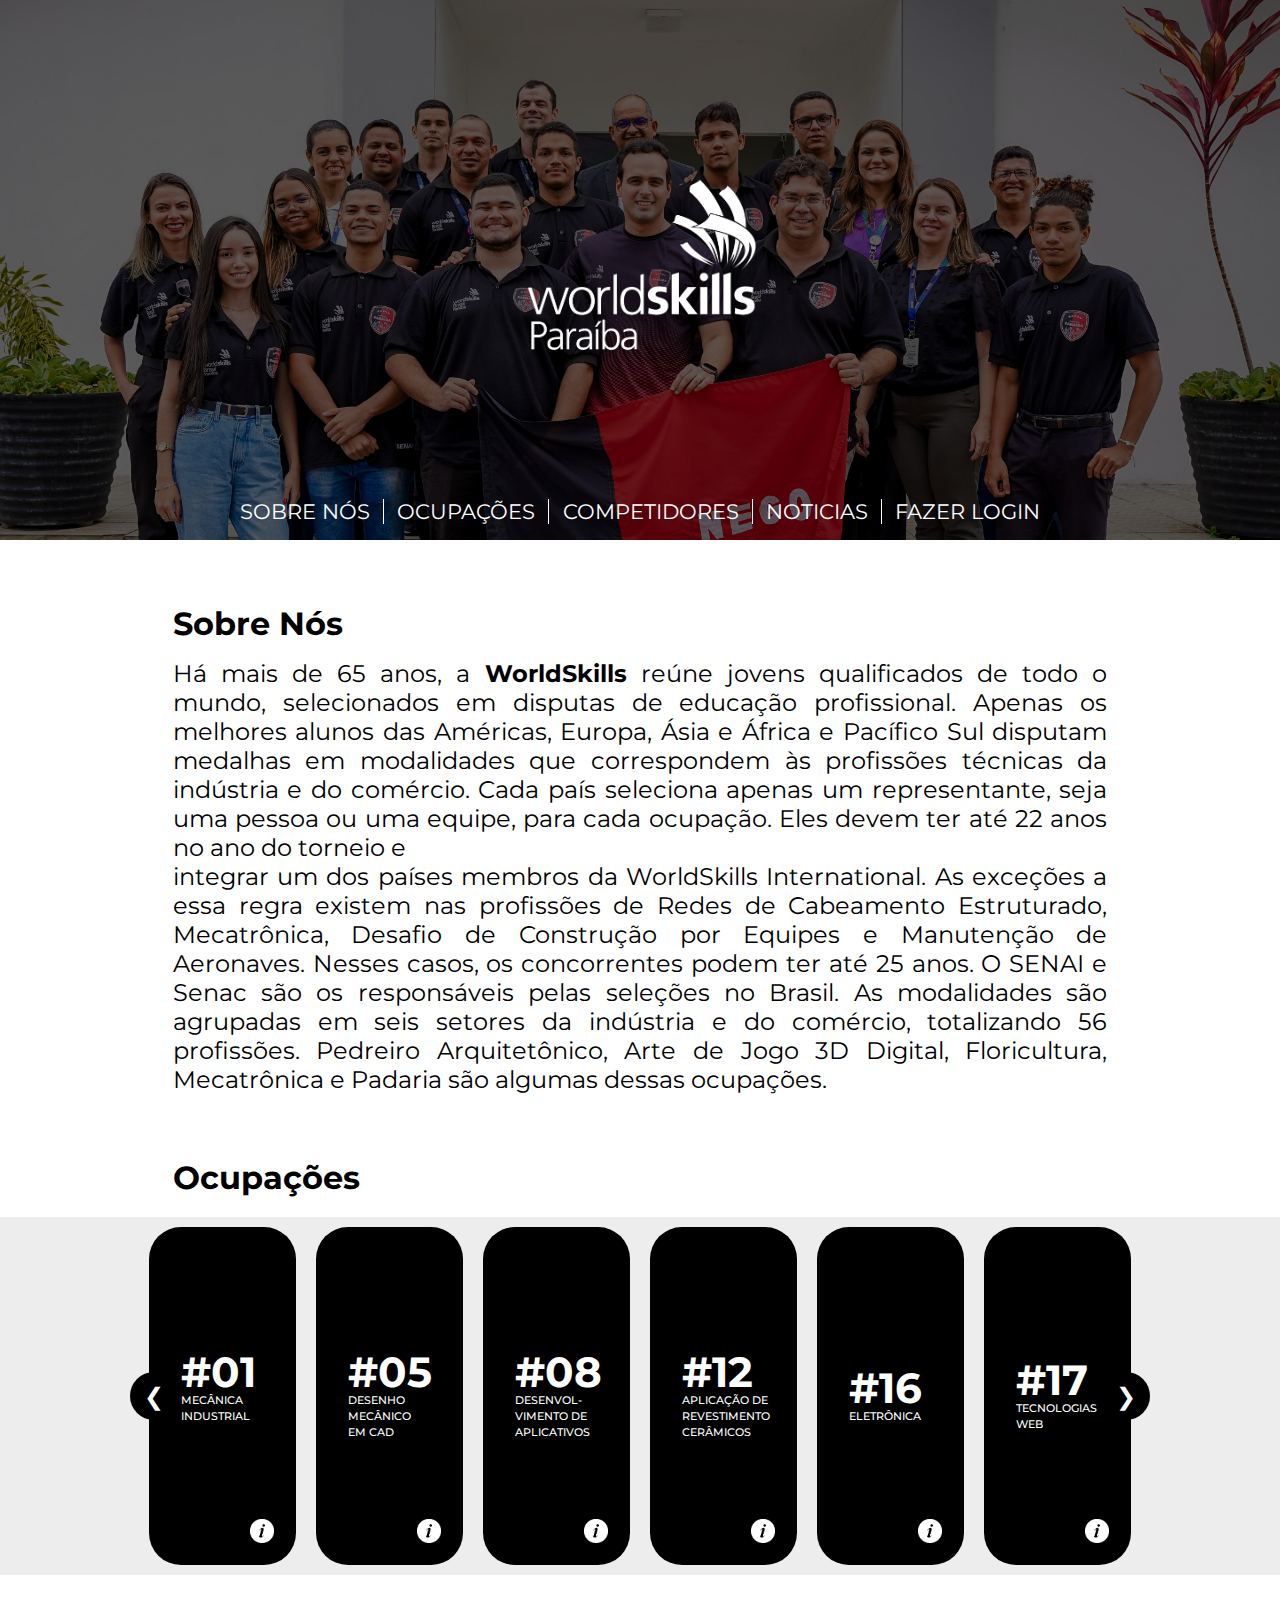
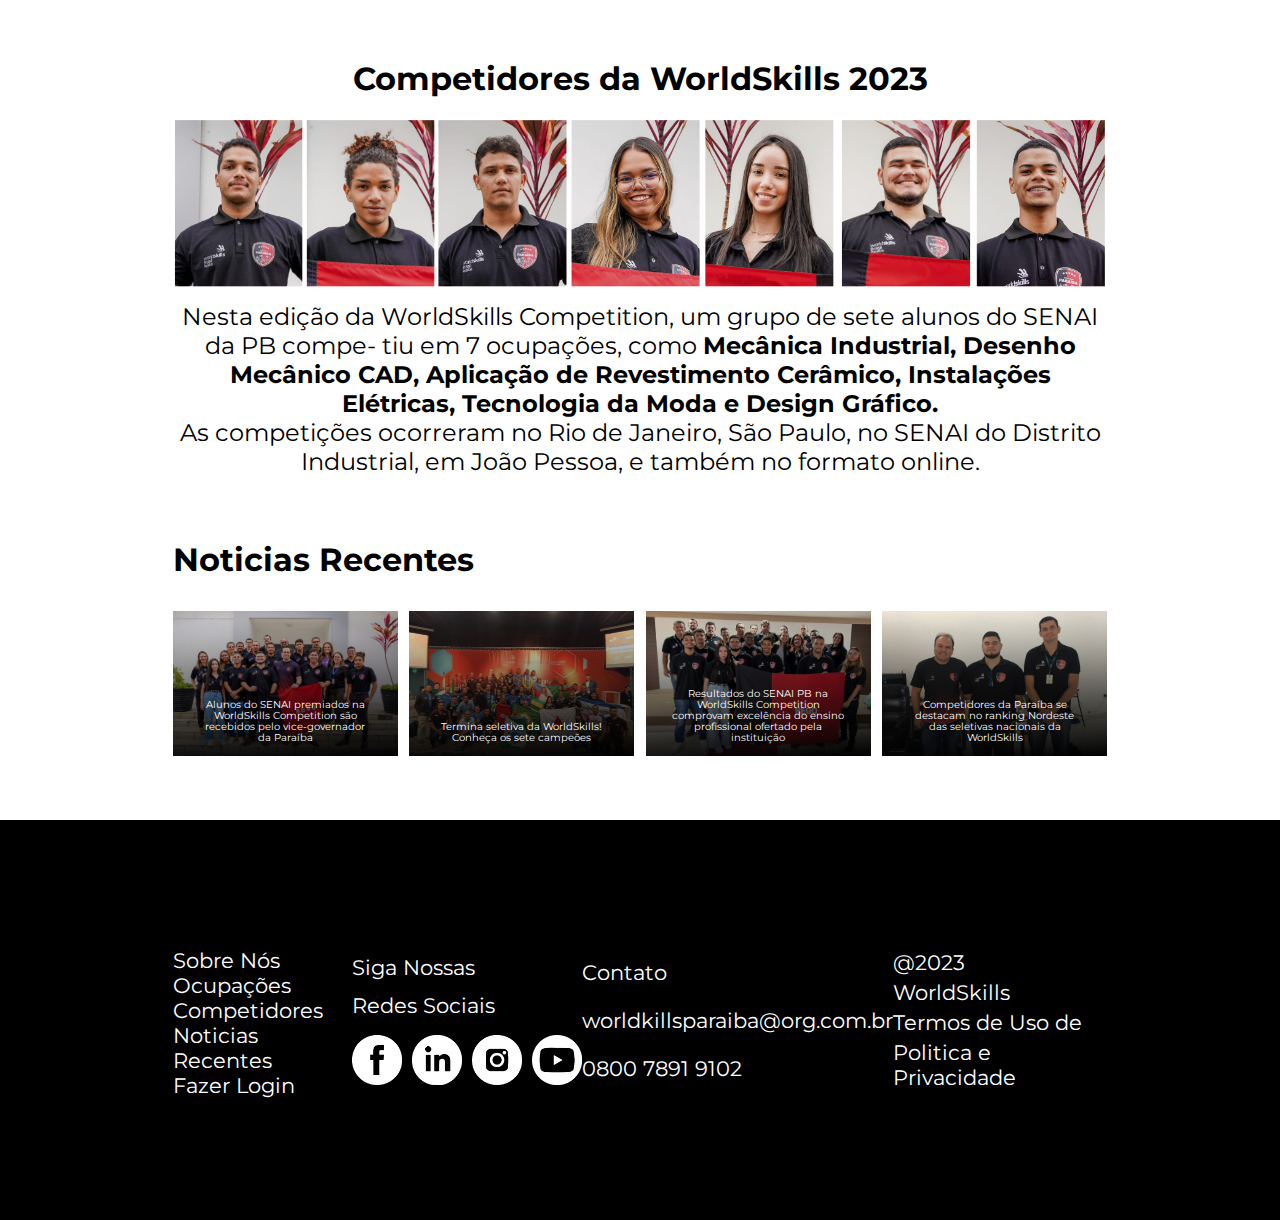
==== index_login.html @ 8ad5fa32 "Add files via upload" ====
<!DOCTYPE html>
<html lang="pt-br">

<head>
    <meta charset="UTF-8">
    <meta name="viewport" content="width=device-width, initial-scale=1.0">
    <title>Worldskils Paraíba</title>

    <link rel="stylesheet" href="./css/style.css">
    <link rel="stylesheet" href="./css/home.css">
    <link rel="preconnect" href="https://fonts.googleapis.com">
    <link rel="preconnect" href="https://fonts.gstatic.com" crossorigin>
    <link
        href="https://fonts.googleapis.com/css2?family=Montserrat:ital,wght@0,100;0,200;0,300;0,400;0,500;0,600;0,700;0,800;0,900;1,100;1,200;1,300;1,400;1,500;1,600;1,700;1,800&display=swap"
        rel="stylesheet">

</head>

<body>
    <header>
        <div class="headerImg">
            <a href="./index.html">
                <img src="./img/LOGO POSITIVA.png" alt="logo" class="logo">
            </a>
        </div>
        <nav>
            <a href="#sobre_nos">SOBRE NÓS</a>
            <div class="line"></div>

            <a href="#ocupacoess">OCUPAÇÕES</a>
            <div class="line"></div>

            <a href="#competidores">COMPETIDORES</a>

            <div class="line"></div>
            <a href="#noticias">NOTICIAS</a>
            
            <div class="line"></div>
            <a href="./login.html">FAZER LOGIN</a>
        </nav>

        <div class="profile">
            <div class="asasdasddd">
                <div class="profileImg"></div>
                <p style="margin: 0;">Aluno ▼</p>
            </div>
            <div class="ddsdasdasd">
                <a href="./tec.html">Acessar Resultados</a>
                <a href="./cal.html">Agenda</a>
                <a href="./menu2.html">Perfil do Competidor</a>
                <a href="#">Configuração de Conta</a>
                <a href="./index.html">Sair</a>
            </div>
        </div>

    </header>
    <div id="sobre_nos"></div>
    <div style="overflow: hidden; padding: 5% 13.5% 0%;">
        <h2 style="margin-bottom: 1rem;">Sobre Nós</h2>
        <article style="text-align: justify;">Há mais de 65 anos, a <b>WorldSkills</b> reúne jovens qualificados de todo
            o mundo, selecionados em
            disputas de educação profissional. Apenas os melhores alunos das Américas, Europa, Ásia e África
            e Pacífico Sul disputam medalhas em modalidades que correspondem às profissões técnicas da
            indústria e do comércio. Cada país seleciona apenas um representante, seja uma pessoa ou uma
            equipe, para cada ocupação. Eles devem ter até 22 anos no ano do torneio e<br>
            integrar um dos países membros da WorldSkills International. As exceções a essa regra existem
            nas profissões de Redes de Cabeamento Estruturado, Mecatrônica, Desafio de Construção por
            Equipes e Manutenção de Aeronaves. Nesses casos, os concorrentes podem ter até 25 anos.
            O SENAI e Senac são os responsáveis pelas seleções no Brasil. As modalidades são agrupadas em
            seis setores da indústria e do comércio, totalizando 56 profissões. Pedreiro Arquitetônico, Arte de
            Jogo 3D Digital, Floricultura, Mecatrônica e Padaria são algumas dessas ocupações.</article>
    </div>
    <div id="ocupacoess"></div>

    <div class="ocupacoes " id="ocupacoess">
        <h2 style=" z-index: 1;  padding: 5% 13.5% 0%;">Ocupações</h2>
        <div class="carousel">
            <div class="carousel-container">
                <div class="slide">
                    <div class="options">
                        <div class="option" id="op-1">
                            <h2 id="title-1">#01</h2>
                            <p id="text-1">MECÂNICA<br>INDUSTRIAL<br> <br></p>
                            <img src="./img/info.png" alt="" class="info info1" id="inf-1">
                        </div>
                        <div class="option" id="op-2">
                            <h2 id="title-2">#05</h2>
                            <p>DESENHO<br>MECÂNICO EM CAD</p>
                            <img src="./img/info.png" alt="" class="info info2" id="inf-2">
                        </div>
                        <div class="option" id="op-3">
                            <h2 id="title-3">#08</h2>
                            <p>DESENVOL-<br>VIMENTO DE APLICATIVOS</p>
                            <img src="./img/info.png" alt="" class="info info3" id="inf-3">
                        </div>
                        <div class="option" id="op-4">
                            <h2 id="title-4">#12</h2>
                            <p>APLICAÇÃO DE<br>REVESTIMENTO CERÂMICOS</p>
                            <img src="./img/info.png" alt="" class="info info4" id="inf-4">
                        </div>
                        <div class="option" id="op-5">
                            <h2 id="title-5">#16</h2>
                            <p>ELETRÔNICA</p>
                            <img src="./img/info.png" alt="" class="info info5" id="inf-5">
                        </div>
                        <div class="option" id="op-6">
                            <h2 id="title-6">#17</h2>
                            <p>TECNOLOGIAS<br>WEB</p>
                            <img src="./img/info.png" alt="" class="info info6" id="inf-6">
                        </div>
                    </div>
                </div>
                <div class="slide">
                    <div class="options">
                        <div class="option" id="op-7">
                            <h2 id="title-7">#18</h2>
                            <p>INSTALAÇÕES<br> ELÉTRICAS PREDIAIS</p>
                            <img src="./img/info.png" alt="" class="info info7" id="inf-6">
                        </div>
                        <div class="option" id="op-8">
                            <h2 id="title-8">#19</h2>
                            <p>CONTROLE<br>INDUSTRIAL</p>
                            <img src="./img/info.png" alt="" class="info info8" id="inf-6">
                        </div>
                        <div class="option" id="op-9">
                            <h2 id="title-9">#21</h2>
                            <p>SISTEMA<br> DRYWALL</p>
                            <img src="./img/info.png" alt="" class="info info9" id="inf-6">
                        </div>
                        <div class="option" id="op-10">
                            <h2 id="title-10">#23</h2>
                            <p>ROBÓTICA <br>MÓVEL</p>
                            <img src="./img/info.png" alt="" class="info info10" id="inf-6">
                        </div>
                        <div class="option" id="op-11">
                            <h2 id="title-11">#31</h2>
                            <p>TECNOLOGIA<br>DA MODA</p>
                            <img src="./img/info.png" alt="" class="info info11" id="inf-6">
                        </div>
                        <div class="option" id="op-12">
                            <h2 id="title-12">#32</h2>
                            <p>CONFEITARIA</p>
                            <img src="./img/info.png" alt="" class="info info12" id="inf-6">
                        </div>

                    </div>
                </div>
                <div class="slide">
                    <div class="options">
                        <div class="option" id="op-13">
                            <h2 id="title-13">#38</h2>
                            <p>SISTEMAS<br>DE REFRIGERAÇÃO</p>
                            <img src="./img/info.png" alt="" class="info info13" id="inf-6">
                        </div>
                        <div class="option" id="op-14">
                            <h2 id="title-14">#40</h2>
                            <p>DESIGN<br> GRÁFICO</p>
                            <img src="./img/info.png" alt="" class="info info14" id="inf-6">
                        </div>
                        <div class="option" id="op-15">
                            <h2 id="title-15">#48</h2>
                            <p>INDÚSTRIA 4.0</p>
                            <img src="./img/info.png" alt="" class="info info15" id="inf-6">
                        </div>
                        <div class="option" id="op-16">
                            <h2 id="title-16">#57</h2>
                            <p>MANUFATURA<br>ADITIVA</p>
                            <img src="./img/info.png" alt="" class="info info16" id="inf-6">
                        </div>
                        <div class="option" id="op-17">
                            <h2 id="title-17">#59</h2>
                            <p>TECNOLOGIA<br> EM DESIGN INDUSTRIAL</p>
                            <img src="./img/info.png" alt="" class="info info17" id="inf-6">
                        </div>
                        <div class="option" id="op-18">
                            <h2 id="title-18">#62</h2>
                            <p>ENERGIAS<br> RENOVÁVEIS</p>
                            <img src="./img/info.png" alt="" class="info info18" id="inf-6">
                        </div>
                    </div>
                </div>
                <div class="slide">
                    <div class="options">
                        <div class="option" id="op-19">
                            <h2 id="title-19">#63</h2>
                            <p>INTEGRAÇÃO<br> DE SISTEMAS ROBÓTICOS</p>
                            <img src="./img/info.png" alt="" class="info info19" id="inf-6">
                        </div>
                    </div>
                </div>
                <!-- Adicione mais slides conforme necessário -->
            </div>
            <button class="prev">&#10094;</button>
            <button class="next">&#10095;</button>
        </div>

    </div>
    <div id="competidores"></div>


    <div style="padding: 5% 13.5% 0%;">
        <div class="adasdddsd">
            <h2 style="padding: 0% 0% 2%;">Competidores da WorldSkills 2023</h2>
            <img src="./img/repre.png" alt="" style="padding: 0% 0% 1%;">
            <article>
                Nesta edição da WorldSkills Competition, um grupo de sete alunos do SENAI da PB compe-
                tiu em 7 ocupações, como <b>Mecânica Industrial, Desenho Mecânico CAD, Aplicação de
                    Revestimento Cerâmico, Instalações Elétricas, Tecnologia da Moda e Design Gráfico.</b><br>
                As competições ocorreram no Rio de Janeiro, São Paulo, no SENAI do Distrito Industrial, em
                João Pessoa, e também no formato online.
            </article>
        </div>
    </div>
    <div id="noticias"></div>
    <div class="sobrenos " id="sobre_nos" style="padding: 5% 13.5% 5%;">
        <h2 class="">Noticias Recentes</h2>
        <div class="sobrenos0">
            <div class="sobrenos1">
                <img src="./img/banner.jpeg" alt="">
                <div class="bg-sobrenos1">
                    <p>Alunos do SENAI premiados na WorldSkills Competition são recebidos pelo vice-governador da
                        Paraíba</p>
                </div>
            </div>
            <div class="sobrenos1">
                <img src="./img/WhatsApp Image 2023-12-05 at 09.30.42-3.jpeg" alt="">

                <div class="bg-sobrenos1">
                    <p>Termina seletiva da WorldSkills! Conheça os sete campeões</p>
                </div>
            </div>
            <div class="sobrenos1">
                <img src="./img/WhatsApp Image 2023-12-05 at 09.30.42-4.jpeg" alt="">
                <div class="bg-sobrenos1">
                    <p>Resultados do SENAI PB na WorldSkills Competition comprovam excelência do ensino profissional
                        ofertado pela instituição</p>
                </div>
            </div>
            <div class="sobrenos1">
                <img src="./img/WhatsApp Image 2023-12-05 at 09.30.42.jpeg" alt="">
                <div class="bg-sobrenos1">
                    <p>Competidores da Paraíba se destacam no ranking Nordeste das seletivas nacionais da WorldSkills
                    </p>
                </div>
            </div>
        </div>
    </div>
    <footer>
        <div class="dasdasdd">
            <div class="flisdaa">
                <a href="#sobre_nos">
                    <p>Sobre Nós</p>
                </a>
                <a href="#ocupacoess">
                    <p>Ocupações</p>
                </a>
                <a href="#competidores">
                    <p>Competidores</p>
                </a>
                <a href="#noticias">
                    <p>Noticias Recentes</p>
                </a>
                <a href="./login.html">
                    <p>Fazer Login</p>
                </a>
            </div>
            <div class="flisdaa">
                <a href="">
                    <p>Siga Nossas</p>
                </a>
                <a href="">
                    <p>Redes Sociais</p>
                </a>
                <div class="asssimg">
                    <img src="./img/300ppi/Ativo 60.png" alt="">
                    <img src="./img/300ppi/Ativo 58.png" alt="">
                    <img src="./img/300ppi/Ativo 61.png" alt="">
                    <img src="./img/300ppi/Ativo 62.png" alt="">
                </div>
            </div>
            <div class="flisdaa">
                <a href="">
                    <p>Contato</p>
                </a>
                <a href="">
                    <p>worldkillsparaiba@org.com.br</p>
                </a>
                <a href="">
                    <p>0800 7891 9102</p>
                </a>
            </div>
            <div class="flisdaa">
                <a href="">
                    <p>@2023</p>
                </a>
                <a href="">
                    <p>WorldSkills</p>
                </a>
                <a href="">
                    <p>Termos de Uso de</p>
                </a>
                <a href="">
                    <p>Politica e Privacidade</p>
                </a>
            </div>
        </div>
    </footer>

    <style>
        ol li {
            display: none
        }

        .carousel {
            background: #EDEDED;
        }

        .carousel-cell {
            width: 90%;
            height: 500px;
            border-radius: 5px;
            counter-increment: carousel-cell;
        }

        /* cell number */
        .carousel-cell:before {
            display: block;
            text-align: center;
            line-height: 200px;
            font-size: 80px;
            color: white;
        }

        .carousel-cell {
            border-radius: 0;
            margin: 0;
            display: flex;
            align-items: start;
            justify-content: center;
            flex-direction: column;
        }

        .carousel-cell div {
            padding: 0 15%;
        }

        .flickity-button {
            display: none;
        }
    </style>

    <script src="./js/script.js"></script>
    <script>

        const profd1sile = document.querySelector('.profile');
        const ddsdasdasd = document.querySelector('.ddsdasdasd');
        const asasdasddd = document.querySelector('.asasdasddd');

        profd1sile.addEventListener('mouseover', () => {
            profd1sile.style.backgroundColor = "rgba(0, 0, 0, 0.763)";
            ddsdasdasd.style.display = "flex";            profd1sile.style.height = "300px";

        })

        profd1sile.addEventListener('mouseout', () => {
            profd1sile.style.backgroundColor = "rgba(0, 0, 0, 0)";            profd1sile.style.height = "30px";

            ddsdasdasd.style.display = "none";
        })












        document.addEventListener("DOMContentLoaded", function () {
            const carouselContainer = document.querySelector(".carousel-container");
            const prevButton = document.querySelector(".prev");
            const nextButton = document.querySelector(".next");
            let slidePosition = 0;
            const slides = document.querySelectorAll(".slide");
            const totalSlides = slides.length;
            const slideWidth = slides[0].offsetWidth;

            function updateSlidePosition() {
                carouselContainer.style.transform = `translateX(-${slidePosition * slideWidth}px)`;
            }

            function moveToNextSlide() {
                if (slidePosition === totalSlides - 1) return;
                slidePosition++;
                updateSlidePosition();
            }

            function moveToPrevSlide() {
                if (slidePosition === 0) return;
                slidePosition--;
                updateSlidePosition();
            }

            nextButton.addEventListener("click", moveToNextSlide);
            prevButton.addEventListener("click", moveToPrevSlide);
        });
        // Selecionar todas as imagens com a classe "info"
        const infoIcons = document.querySelectorAll('.info1');
        const infoIcons2 = document.querySelectorAll('.info2');
        const infoIcons3 = document.querySelectorAll('.info3');
        const infoIcons4 = document.querySelectorAll('.info4');
        const infoIcons5 = document.querySelectorAll('.info5');
        const infoIcons6 = document.querySelectorAll('.info6');
        const infoIcons7 = document.querySelectorAll('.info7');
        const infoIcons8 = document.querySelectorAll('.info8');
        const infoIcons9 = document.querySelectorAll('.info9');
        const infoIcons10 = document.querySelectorAll('.info10');
        const infoIcons11 = document.querySelectorAll('.info11');
        const infoIcons12 = document.querySelectorAll('.info12');
        const infoIcons13 = document.querySelectorAll('.info13');
        const infoIcons14 = document.querySelectorAll('.info14');
        const infoIcons15 = document.querySelectorAll('.info15');
        const infoIcons16 = document.querySelectorAll('.info16');
        const infoIcons17 = document.querySelectorAll('.info17');
        const infoIcons18 = document.querySelectorAll('.info18');
        const infoIcons19 = document.querySelectorAll('.info19');
        const infoIcons20 = document.querySelectorAll('.info20');
        const infoIcons21 = document.querySelectorAll('.info21');
        const infoIcons22 = document.querySelectorAll('.info22');
        const infoIcons23 = document.querySelectorAll('.info23');
        const infoIcons24 = document.querySelectorAll('.info24');
        const infoIcons25 = document.querySelectorAll('.info25');

        // Adicionar evento de clique a cada imagem
        infoIcons.forEach((icon) => {
            icon.addEventListener('click', () => {
                // Selecionar o elemento pai (div .option) do ícone clicado
                const option = icon.closest('.option');

                // Alterar a cor de fundo e o texto ao clicar
                if (option.style.backgroundColor !== 'white') {
                    option.style.backgroundColor = 'white';
                    option.style.color = 'black';
                    const title = option.querySelector('h2');
                    const text = option.querySelector('p');
                    title.style.color = 'black';
                    text.style.color = 'black';
                    // Mudar o texto
                    if (title.innerText === '#01') {
                        title.innerText = ' '; // Novo texto do título
                        text.innerHTML = 'A ocupação de Mecânica Industrial abrange elementos de instalação elétrica, engenharia mecânica, hidráulica e pneumática.'; // Novo texto do parágrafo
                    }
                    icon.src = './img/arrow.png'; // Mudar o src da imagem para infoblack.png
                } else {
                    option.style.backgroundColor = 'black';
                    option.style.color = 'white';
                    const title = option.querySelector('h2');
                    const text = option.querySelector('p');
                    title.style.color = 'white';
                    text.style.color = 'white';
                    // Mudar de volta para o texto original
                    if (text.innerHTML = 'A ocupação de Mecânica Industrial abrange elementos de instalação elétrica, engenharia mecânica, hidráulica e pneumática.') {
                        title.innerText = '#01'; // Texto original do título
                        text.innerHTML = 'MECÂNICA<br>INDUSTRIAL'; // Texto original do parágrafo
                    }
                    icon.src = './img/info.png'; // Mudar o src da imagem de volta para info.png
                }
            });
        });

        infoIcons2.forEach((icon) => {
            icon.addEventListener('click', () => {
                // Selecionar o elemento pai (div .option) do ícone clicado
                const option = icon.closest('.option');

                // Alterar a cor de fundo e o texto ao clicar
                if (option.style.backgroundColor !== 'white') {
                    option.style.backgroundColor = 'white';
                    option.style.color = 'black';
                    const title = option.querySelector('h2');
                    const text = option.querySelector('p');
                    title.style.color = 'black';
                    text.style.color = 'black';
                    // Mudar o texto
                    if (title.innerText === '#05') {
                        title.innerText = ''; // Novo texto do título
                        text.innerHTML = 'O competidor utilizará sistemas computadori- zados para auxiliar na criação, modificação.'; // Novo texto do parágrafo
                    }
                    icon.src = './img/arrow.png'; // Mudar o src da imagem para infoblack.png
                } else {
                    option.style.backgroundColor = 'black';
                    option.style.color = 'white';
                    const title = option.querySelector('h2');
                    const text = option.querySelector('p');
                    title.style.color = 'white';
                    text.style.color = 'white';
                    // Mudar de volta para o texto original
                    if (text.innerHTML = 'O competidor utilizará sistemas computadori- zados para auxiliar na criação, modificação.') {
                        title.innerText = '#05'; // Texto original do título
                        text.innerHTML = 'DESENHO<br>MECÂNICO EM CAD'; // Texto original do parágrafo
                    }
                    icon.src = './img/info.png'; // Mudar o src da imagem de volta para info.png
                }
            });
        });
        infoIcons3.forEach((icon) => {
            icon.addEventListener('click', () => {
                // Selecionar o elemento pai (div .option) do ícone clicado
                const option = icon.closest('.option');

                // Alterar a cor de fundo e o texto ao clicar
                if (option.style.backgroundColor !== 'white') {
                    option.style.backgroundColor = 'white';
                    option.style.color = 'black';
                    const title = option.querySelector('h2');
                    const text = option.querySelector('p');
                    title.style.color = 'black';
                    text.style.color = 'black';
                    // Mudar o texto
                    if (title.innerText === '#08') {
                        title.innerText = ''; // Novo texto do título
                        text.innerHTML = 'Receber e analisar um rascunho para fins de planejamento. Aplicar Design Thinking para criar fluxogramas.'; // Novo texto do parágrafo
                    }
                    icon.src = './img/arrow.png'; // Mudar o src da imagem para infoblack.png
                } else {
                    option.style.backgroundColor = 'black';
                    option.style.color = 'white';
                    const title = option.querySelector('h2');
                    const text = option.querySelector('p');
                    title.style.color = 'white';
                    text.style.color = 'white';
                    // Mudar de volta para o texto original
                    if (text.innerHTML === 'Receber e analisar um rascunho para fins de planejamento. Aplicar Design Thinking para criar fluxogramas.') {
                        title.innerText = '#08'; // Texto original do título
                        text.innerHTML = 'DESENVOL-<br>VIMENTO DE APLICATIVOS'; // Texto original do parágrafo
                    }
                    icon.src = './img/info.png'; // Mudar o src da imagem de volta para info.png
                }
            });
        });
        infoIcons4.forEach((icon) => {
            icon.addEventListener('click', () => {
                // Selecionar o elemento pai (div .option) do ícone clicado
                const option = icon.closest('.option');

                // Alterar a cor de fundo e o texto ao clicar
                if (option.style.backgroundColor !== 'white') {
                    option.style.backgroundColor = 'white';
                    option.style.color = 'black';
                    const title = option.querySelector('h2');
                    const text = option.querySelector('p');
                    title.style.color = 'black';
                    text.style.color = 'black';
                    // Mudar o texto
                    if (title.innerText === '#12') {
                        title.innerText = ''; // Novo texto do título
                        text.innerHTML = 'O ladrilhador deverá interpretar desenhos, delimitar e medir, remover qualquer cobertura existente, preparar superfícies.'; // Novo texto do parágrafo
                    }
                    icon.src = './img/arrow.png'; // Mudar o src da imagem para infoblack.png
                } else {
                    option.style.backgroundColor = 'black';
                    option.style.color = 'white';
                    const title = option.querySelector('h2');
                    const text = option.querySelector('p');
                    title.style.color = 'white';
                    text.style.color = 'white';
                    // Mudar de volta para o texto original
                    if (text.innerHTML === 'O ladrilhador deverá interpretar desenhos, delimitar e medir, remover qualquer cobertura existente, preparar superfícies.') {
                        title.innerText = '#12'; // Texto original do título
                        text.innerHTML = 'APLICAÇÃO DE<br>REVESTIMENTO CERÂMICOS'; // Texto original do parágrafo
                    }
                    icon.src = './img/info.png'; // Mudar o src da imagem de volta para info.png
                }
            });
        });
        infoIcons5.forEach((icon) => {
            icon.addEventListener('click', () => {
                // Selecionar o elemento pai (div .option) do ícone clicado
                const option = icon.closest('.option');

                // Alterar a cor de fundo e o texto ao clicar
                if (option.style.backgroundColor !== 'white') {
                    option.style.backgroundColor = 'white';
                    option.style.color = 'black';
                    const title = option.querySelector('h2');
                    const text = option.querySelector('p');
                    title.style.color = 'black';
                    text.style.color = 'black';
                    // Mudar o texto
                    if (title.innerText === '#16') {
                        title.innerText = ''; // Novo texto do título
                        text.innerHTML = 'O competidor deverá construir sistemas eletrônicos ou unidades individuais através de tecnologia dos sistemas embutidos com qualidade.'; // Novo texto do parágrafo
                    }
                    icon.src = './img/arrow.png'; // Mudar o src da imagem para infoblack.png
                } else {
                    option.style.backgroundColor = 'black';
                    option.style.color = 'white';
                    const title = option.querySelector('h2');
                    const text = option.querySelector('p');
                    title.style.color = 'white';
                    text.style.color = 'white';
                    // Mudar de volta para o texto original
                    if (text.innerHTML === 'O competidor deverá construir sistemas eletrônicos ou unidades individuais através de tecnologia dos sistemas embutidos com qualidade.') {
                        title.innerText = '#16'; // Texto original do título
                        text.innerHTML = 'ELETRÔNICA'; // Texto original do parágrafo
                    }
                    icon.src = './img/info.png'; // Mudar o src da imagem de volta para info.png
                }
            });
        });
        infoIcons6.forEach((icon) => {
            icon.addEventListener('click', () => {
                // Selecionar o elemento pai (div .option) do ícone clicado
                const option = icon.closest('.option');

                // Alterar a cor de fundo e o texto ao clicar
                if (option.style.backgroundColor !== 'white') {
                    option.style.backgroundColor = 'white';
                    option.style.color = 'black';
                    const title = option.querySelector('h2');
                    const text = option.querySelector('p');
                    title.style.color = 'black';
                    text.style.color = 'black';
                    // Mudar o texto
                    if (title.innerText === '#17') {
                        title.innerText = ''; // Novo texto do título
                        text.innerHTML = 'O desenvolvi- mento da Web engloba muitas habilidades e disciplinas diferentes na produção e manutenção de sites.'; // Novo texto do parágrafo
                    }
                    icon.src = './img/arrow.png'; // Mudar o src da imagem para infoblack.png
                } else {
                    option.style.backgroundColor = 'black';
                    option.style.color = 'white';
                    const title = option.querySelector('h2');
                    const text = option.querySelector('p');
                    title.style.color = 'white';
                    text.style.color = 'white';
                    // Mudar de volta para o texto original
                    if (text.innerHTML === 'O desenvolvi- mento da Web engloba muitas habilidades e disciplinas diferentes na produção e manutenção de sites.') {
                        title.innerText = '#17'; // Texto original do título
                        text.innerHTML = 'TECNOLOGIAS<br>WEB'; // Texto original do parágrafo
                    }
                    icon.src = './img/info.png'; // Mudar o src da imagem de volta para info.png
                }
            });
        });
        infoIcons7.forEach((icon) => {
            icon.addEventListener('click', () => {
                // Selecionar o elemento pai (div .option) do ícone clicado
                const option = icon.closest('.option');

                // Alterar a cor de fundo e o texto ao clicar
                if (option.style.backgroundColor !== 'white') {
                    option.style.backgroundColor = 'white';
                    option.style.color = 'black';
                    const title = option.querySelector('h2');
                    const text = option.querySelector('p');
                    title.style.color = 'black';
                    text.style.color = 'black';
                    // Mudar o texto
                    if (title.innerText === '#18') {
                        title.innerText = ''; // Novo texto do título
                        text.innerHTML = 'O competidor deverá instalar sistemas elétricos residenciais convencionais como lâmpadas, tomadas, relés.'; // Novo texto do parágrafo
                    }
                    icon.src = './img/arrow.png'; // Mudar o src da imagem para infoblack.png
                } else {
                    option.style.backgroundColor = 'black';
                    option.style.color = 'white';
                    const title = option.querySelector('h2');
                    const text = option.querySelector('p');
                    title.style.color = 'white';
                    text.style.color = 'white';
                    // Mudar de volta para o texto original
                    if (text.innerHTML === 'O competidor deverá instalar sistemas elétricos residenciais convencionais como lâmpadas, tomadas, relés.') {
                        title.innerText = '#18'; // Texto original do título
                        text.innerHTML = 'INSTALAÇÕES<br>ELÉTRICAS PREDIAIS'; // Texto original do parágrafo
                    }
                    icon.src = './img/info.png'; // Mudar o src da imagem de volta para info.png
                }
            });
        });
        infoIcons8.forEach((icon) => {
            icon.addEventListener('click', () => {
                // Selecionar o elemento pai (div .option) do ícone clicado
                const option = icon.closest('.option');

                // Alterar a cor de fundo e o texto ao clicar
                if (option.style.backgroundColor !== 'white') {
                    option.style.backgroundColor = 'white';
                    option.style.color = 'black';
                    const title = option.querySelector('h2');
                    const text = option.querySelector('p');
                    title.style.color = 'black';
                    text.style.color = 'black';
                    // Mudar o texto
                    if (title.innerText === '#19') {
                        title.innerText = ''; // Novo texto do título
                        text.innerHTML = 'O competidor deverá instalar sistemas elétricos industriais convencionais como motores, quadros de comando, contatores, relés.'; // Novo texto do parágrafo
                    }
                    icon.src = './img/arrow.png'; // Mudar o src da imagem para infoblack.png
                } else {
                    option.style.backgroundColor = 'black';
                    option.style.color = 'white';
                    const title = option.querySelector('h2');
                    const text = option.querySelector('p');
                    title.style.color = 'white';
                    text.style.color = 'white';
                    // Mudar de volta para o texto original
                    if (text.innerHTML === 'O competidor deverá instalar sistemas elétricos industriais convencionais como motores, quadros de comando, contatores, relés.') {
                        title.innerText = '#19'; // Texto original do título
                        text.innerHTML = 'CONTROLE<br>INDUSTRIAL'; // Texto original do parágrafo
                    }
                    icon.src = './img/info.png'; // Mudar o src da imagem de volta para info.png
                }
            });
        });
        infoIcons9.forEach((icon) => {
            icon.addEventListener('click', () => {
                // Selecionar o elemento pai (div .option) do ícone clicado
                const option = icon.closest('.option');

                // Alterar a cor de fundo e o texto ao clicar
                if (option.style.backgroundColor !== 'white') {
                    option.style.backgroundColor = 'white';
                    option.style.color = 'black';
                    const title = option.querySelector('h2');
                    const text = option.querySelector('p');
                    title.style.color = 'black';
                    text.style.color = 'black';
                    // Mudar o texto
                    if (title.innerText === '#21') {
                        title.innerText = ''; // Novo texto do título
                        text.innerHTML = 'O competidor calcula, mede, corta e instala painéis metálicos e placas para paredes, executa tetos e revestimentos com acabamento em estuque.'; // Novo texto do parágrafo
                    }
                    icon.src = './img/arrow.png'; // Mudar o src da imagem para infoblack.png
                } else {
                    option.style.backgroundColor = 'black';
                    option.style.color = 'white';
                    const title = option.querySelector('h2');
                    const text = option.querySelector('p');
                    title.style.color = 'white';
                    text.style.color = 'white';
                    // Mudar de volta para o texto original
                    if (text.innerHTML === 'O competidor calcula, mede, corta e instala painéis metálicos e placas para paredes, executa tetos e revestimentos com acabamento em estuque.') {
                        title.innerText = '#21'; // Texto original do título
                        text.innerHTML = 'SISTEMA<br> DRYWALL'; // Texto original do parágrafo
                    }
                    icon.src = './img/info.png'; // Mudar o src da imagem de volta para info.png
                }
            });
        });


        infoIcons10.forEach((icon) => {
            icon.addEventListener('click', () => {
                // Selecionar o elemento pai (div .option) do ícone clicado
                const option = icon.closest('.option');

                // Alterar a cor de fundo e o texto ao clicar
                if (option.style.backgroundColor !== 'white') {
                    option.style.backgroundColor = 'white';
                    option.style.color = 'black';
                    const title = option.querySelector('h2');
                    const text = option.querySelector('p');
                    title.style.color = 'black';
                    text.style.color = 'black';
                    // Mudar o texto
                    if (title.innerText === '#23') {
                        title.innerText = ''; // Novo texto do título
                        text.innerHTML = 'Os competido- res deverão projetar, manter e desenvolver os requisitos de concepção e exigências de um robô, além da montagem de um protótipo programado e testado.'; // Novo texto do parágrafo
                    }
                    icon.src = './img/arrow.png'; // Mudar o src da imagem para infoblack.png
                } else {
                    option.style.backgroundColor = 'black';
                    option.style.color = 'white';
                    const title = option.querySelector('h2');
                    const text = option.querySelector('p');
                    title.style.color = 'white';
                    text.style.color = 'white';
                    // Mudar de volta para o texto original
                    if (text.innerHTML === 'Os competido- res deverão projetar, manter e desenvolver os requisitos de concepção e exigências de um robô, além da montagem de um protótipo programado e testado.') {
                        title.innerText = '#23'; // Texto original do título
                        text.innerHTML = 'ROBÓTICA <br>MÓVEL'; // Texto original do parágrafo
                    }
                    icon.src = './img/info.png'; // Mudar o src da imagem de volta para info.png
                }
            });
        });
        infoIcons11.forEach((icon) => {
            icon.addEventListener('click', () => {
                // Selecionar o elemento pai (div .option) do ícone clicado
                const option = icon.closest('.option');

                // Alterar a cor de fundo e o texto ao clicar
                if (option.style.backgroundColor !== 'white') {
                    option.style.backgroundColor = 'white';
                    option.style.color = 'black';
                    const title = option.querySelector('h2');
                    const text = option.querySelector('p');
                    title.style.color = 'black';
                    text.style.color = 'black';
                    // Mudar o texto
                    if (title.innerText === '#31') {
                        title.innerText = ''; // Novo texto do título
                        text.innerHTML = 'O profissional de Tecnologia de Moda cria peças de roupas. As habilidades técnicas envolvidas incluem o design.'; // Novo texto do parágrafo
                    }
                    icon.src = './img/arrow.png'; // Mudar o src da imagem para infoblack.png
                } else {
                    option.style.backgroundColor = 'black';
                    option.style.color = 'white';
                    const title = option.querySelector('h2');
                    const text = option.querySelector('p');
                    title.style.color = 'white';
                    text.style.color = 'white';
                    // Mudar de volta para o texto original
                    if (text.innerHTML === 'O profissional de Tecnologia de Moda cria peças de roupas. As habilidades técnicas envolvidas incluem o design.') {
                        title.innerText = '#31'; // Texto original do título
                        text.innerHTML = 'TECNOLOGIA<br>DA MODA'; // Texto original do parágrafo
                    }
                    icon.src = './img/info.png'; // Mudar o src da imagem de volta para info.png
                }
            });
        });
        infoIcons12.forEach((icon) => {
            icon.addEventListener('click', () => {
                // Selecionar o elemento pai (div .option) do ícone clicado
                const option = icon.closest('.option');

                // Alterar a cor de fundo e o texto ao clicar
                if (option.style.backgroundColor !== 'white') {
                    option.style.backgroundColor = 'white';
                    option.style.color = 'black';
                    const title = option.querySelector('h2');
                    const text = option.querySelector('p');
                    title.style.color = 'black';
                    text.style.color = 'black';
                    // Mudar o texto
                    if (title.innerText === '#32') {
                        title.innerText = ''; // Novo texto do título
                        text.innerHTML = 'A área de Confeitaria possui profissionais altamente qualificados que produzem uma grande variedade de produtos.'; // Novo texto do parágrafo
                    }
                    icon.src = './img/arrow.png'; // Mudar o src da imagem para infoblack.png
                } else {
                    option.style.backgroundColor = 'black';
                    option.style.color = 'white';
                    const title = option.querySelector('h2');
                    const text = option.querySelector('p');
                    title.style.color = 'white';
                    text.style.color = 'white';
                    // Mudar de volta para o texto original
                    if (text.innerHTML === 'A área de Confeitaria possui profissionais altamente qualificados que produzem uma grande variedade de produtos.') {
                        title.innerText = '#32'; // Texto original do título
                        text.innerHTML = 'CONFEITARIA'; // Texto original do parágrafo
                    }
                    icon.src = './img/info.png'; // Mudar o src da imagem de volta para info.png
                }
            });
        });
        infoIcons13.forEach((icon) => {
            icon.addEventListener('click', () => {
                // Selecionar o elemento pai (div .option) do ícone clicado
                const option = icon.closest('.option');

                // Alterar a cor de fundo e o texto ao clicar
                if (option.style.backgroundColor !== 'white') {
                    option.style.backgroundColor = 'white';
                    option.style.color = 'black';
                    const title = option.querySelector('h2');
                    const text = option.querySelector('p');
                    title.style.color = 'black';
                    text.style.color = 'black';
                    // Mudar o texto
                    if (title.innerText === '#38') {
                        title.innerText = ''; // Novo texto do título
                        text.innerHTML = 'O competidor deverá utilizar ferramentas e equipamentos para remover do sistema de refrigeração umidade e fluidos não condensáveis.'; // Novo texto do parágrafo
                    }
                    icon.src = './img/arrow.png'; // Mudar o src da imagem para infoblack.png
                } else {
                    option.style.backgroundColor = 'black';
                    option.style.color = 'white';
                    const title = option.querySelector('h2');
                    const text = option.querySelector('p');
                    title.style.color = 'white';
                    text.style.color = 'white';
                    // Mudar de volta para o texto original
                    if (text.innerHTML === 'O competidor deverá utilizar ferramentas e equipamentos para remover do sistema de refrigeração umidade e fluidos não condensáveis.') {
                        title.innerText = '#38'; // Texto original do título
                        text.innerHTML = 'SISTEMAS<br>DE REFRIGERAÇÃO'; // Texto original do parágrafo
                    }
                    icon.src = './img/info.png'; // Mudar o src da imagem de volta para info.png
                }
            });
        });
        infoIcons14.forEach((icon) => {
            icon.addEventListener('click', () => {
                // Selecionar o elemento pai (div .option) do ícone clicado
                const option = icon.closest('.option');

                // Alterar a cor de fundo e o texto ao clicar
                if (option.style.backgroundColor !== 'white') {
                    option.style.backgroundColor = 'white';
                    option.style.color = 'black';
                    const title = option.querySelector('h2');
                    const text = option.querySelector('p');
                    title.style.color = 'black';
                    text.style.color = 'black';
                    // Mudar o texto
                    if (title.innerText === '#40') {
                        title.innerText = ''; // Novo texto do título
                        text.innerHTML = 'O competidor desenvolve design editorial e nova mídia, design de embalagem, design corporativo e de informação e design de amostras e propaganda.'; // Novo texto do parágrafo
                    }
                    icon.src = './img/arrow.png'; // Mudar o src da imagem para infoblack.png
                } else {
                    option.style.backgroundColor = 'black';
                    option.style.color = 'white';
                    const title = option.querySelector('h2');
                    const text = option.querySelector('p');
                    title.style.color = 'white';
                    text.style.color = 'white';
                    // Mudar de volta para o texto original
                    if (text.innerHTML === 'O competidor desenvolve design editorial e nova mídia, design de embalagem, design corporativo e de informação e design de amostras e propaganda.') {
                        title.innerText = '#40'; // Texto original do título
                        text.innerHTML = 'DESIGN<br> GRÁFICO'; // Texto original do parágrafo
                    }
                    icon.src = './img/info.png'; // Mudar o src da imagem de volta para info.png
                }
            });
        });
        infoIcons15.forEach((icon) => {
            icon.addEventListener('click', () => {
                // Selecionar o elemento pai (div .option) do ícone clicado
                const option = icon.closest('.option');

                // Alterar a cor de fundo e o texto ao clicar
                if (option.style.backgroundColor !== 'white') {
                    option.style.backgroundColor = 'white';
                    option.style.color = 'black';
                    const title = option.querySelector('h2');
                    const text = option.querySelector('p');
                    title.style.color = 'black';
                    text.style.color = 'black';
                    // Mudar o texto
                    if (title.innerText === '#48') {
                        title.innerText = ''; // Novo texto do título
                        text.innerHTML = 'O Competidor deve conhecer e compreender as aplicações práticas da ciência e tecnologia da engenharia ao projeto e à produção de produtos.'; // Novo texto do parágrafo
                    }
                    icon.src = './img/arrow.png'; // Mudar o src da imagem para infoblack.png
                } else {
                    option.style.backgroundColor = 'black';
                    option.style.color = 'white';
                    const title = option.querySelector('h2');
                    const text = option.querySelector('p');
                    title.style.color = 'white';
                    text.style.color = 'white';
                    // Mudar de volta para o texto original
                    if (text.innerHTML === 'O Competidor deve conhecer e compreender as aplicações práticas da ciência e tecnologia da engenharia ao projeto e à produção de produtos.') {
                        title.innerText = '#48'; // Texto original do título
                        text.innerHTML = 'INDÚSTRIA 4.0'; // Texto original do parágrafo
                    }
                    icon.src = './img/info.png'; // Mudar o src da imagem de volta para info.png
                }
            });
        });
        infoIcons16.forEach((icon) => {
            icon.addEventListener('click', () => {
                // Selecionar o elemento pai (div .option) do ícone clicado
                const option = icon.closest('.option');

                // Alterar a cor de fundo e o texto ao clicar
                if (option.style.backgroundColor !== 'white') {
                    option.style.backgroundColor = 'white';
                    option.style.color = 'black';
                    const title = option.querySelector('h2');
                    const text = option.querySelector('p');
                    title.style.color = 'black';
                    text.style.color = 'black';
                    // Mudar o texto
                    if (title.innerText === '#57') {
                        title.innerText = ''; // Novo texto do título
                        text.innerHTML = 'Um técnico de manufatura aditiva precisa de uma ampla gama de conhecimentos, competências e atributos genéricos.'; // Novo texto do parágrafo
                    }
                    icon.src = './img/arrow.png'; // Mudar o src da imagem para infoblack.png
                } else {
                    option.style.backgroundColor = 'black';
                    option.style.color = 'white';
                    const title = option.querySelector('h2');
                    const text = option.querySelector('p');
                    title.style.color = 'white';
                    text.style.color = 'white';
                    // Mudar de volta para o texto original
                    if (text.innerHTML === 'Um técnico de manufatura aditiva precisa de uma ampla gama de conhecimentos, competências e atributos genéricos.') {
                        title.innerText = '#57'; // Texto original do título
                        text.innerHTML = 'MANUFATURA<br>ADITIVA'; // Texto original do parágrafo
                    }
                    icon.src = './img/info.png'; // Mudar o src da imagem de volta para info.png
                }
            });
        });
        infoIcons17.forEach((icon) => {
            icon.addEventListener('click', () => {
                // Selecionar o elemento pai (div .option) do ícone clicado
                const option = icon.closest('.option');

                // Alterar a cor de fundo e o texto ao clicar
                if (option.style.backgroundColor !== 'white') {
                    option.style.backgroundColor = 'white';
                    option.style.color = 'black';
                    const title = option.querySelector('h2');
                    const text = option.querySelector('p');
                    title.style.color = 'black';
                    text.style.color = 'black';
                    // Mudar o texto
                    if (title.innerText === '#59') {
                        title.innerText = ''; // Novo texto do título
                        text.innerHTML = 'Competidor irá fabricar modelos ou amostras em diversos materiais, utilizando ferramentas- manuais e elétricas.'; // Novo texto do parágrafo
                    }
                    icon.src = './img/arrow.png'; // Mudar o src da imagem para infoblack.png
                } else {
                    option.style.backgroundColor = 'black';
                    option.style.color = 'white';
                    const title = option.querySelector('h2');
                    const text = option.querySelector('p');
                    title.style.color = 'white';
                    text.style.color = 'white';
                    // Mudar de volta para o texto original
                    if (text.innerHTML === 'Competidor irá fabricar modelos ou amostras em diversos materiais, utilizando ferramentas- manuais e elétricas.') {
                        title.innerText = '#59'; // Texto original do título
                        text.innerHTML = 'TECNOLOGIA<br> EM DESIGN INDUSTRIAL'; // Texto original do parágrafo
                    }
                    icon.src = './img/info.png'; // Mudar o src da imagem de volta para info.png
                }
            });
        });
        infoIcons18.forEach((icon) => {
            icon.addEventListener('click', () => {
                // Selecionar o elemento pai (div .option) do ícone clicado
                const option = icon.closest('.option');

                // Alterar a cor de fundo e o texto ao clicar
                if (option.style.backgroundColor !== 'white') {
                    option.style.backgroundColor = 'white';
                    option.style.color = 'black';
                    const title = option.querySelector('h2');
                    const text = option.querySelector('p');
                    title.style.color = 'black';
                    text.style.color = 'black';
                    // Mudar o texto
                    if (title.innerText === '#62') {
                        title.innerText = ''; // Novo texto do título
                        text.innerHTML = 'Os sistemas de canalização, fiação e ligação para uso comercial, doméstico, residencial, agrícola e industrial.'; // Novo texto do parágrafo
                    }
                    icon.src = './img/arrow.png'; // Mudar o src da imagem para infoblack.png
                } else {
                    option.style.backgroundColor = 'black';
                    option.style.color = 'white';
                    const title = option.querySelector('h2');
                    const text = option.querySelector('p');
                    title.style.color = 'white';
                    text.style.color = 'white';
                    // Mudar de volta para o texto original
                    if (text.innerHTML === 'Os sistemas de canalização, fiação e ligação para uso comercial, doméstico, residencial, agrícola e industrial.') {
                        title.innerText = '#62'; // Texto original do título
                        text.innerHTML = 'ENERGIAS<br> RENOVÁVEIS'; // Texto original do parágrafo
                    }
                    icon.src = './img/info.png'; // Mudar o src da imagem de volta para info.png
                }
            });
        });
        infoIcons19.forEach((icon) => {
            icon.addEventListener('click', () => {
                // Selecionar o elemento pai (div .option) do ícone clicado
                const option = icon.closest('.option');

                // Alterar a cor de fundo e o texto ao clicar
                if (option.style.backgroundColor !== 'white') {
                    option.style.backgroundColor = 'white';
                    option.style.color = 'black';
                    const title = option.querySelector('h2');
                    const text = option.querySelector('p');
                    title.style.color = 'black';
                    text.style.color = 'black';
                    // Mudar o texto
                    if (title.innerText === '#63') {
                        title.innerText = ''; // Novo texto do título
                        text.innerHTML = 'O integrador de sistemas robóticos deve estar atento aos avanços tecnológicos no processo de fabricação.'; // Novo texto do parágrafo
                    }
                    icon.src = './img/arrow.png'; // Mudar o src da imagem para infoblack.png
                } else {
                    option.style.backgroundColor = 'black';
                    option.style.color = 'white';
                    const title = option.querySelector('h2');
                    const text = option.querySelector('p');
                    title.style.color = 'white';
                    text.style.color = 'white';
                    // Mudar de volta para o texto original
                    if (text.innerHTML === 'O integrador de sistemas robóticos deve estar atento aos avanços tecnológicos no processo de fabricação.') {
                        title.innerText = '#63'; // Texto original do título
                        text.innerHTML = 'INTEGRAÇÃO<br> DE SISTEMAS ROBÓTICOS'; // Texto original do parágrafo
                    }
                    icon.src = './img/info.png'; // Mudar o src da imagem de volta para info.png
                }
            });
        });


    </script>
</body>

</html>
---- css/style.css ----
* {
    padding: 0;
    margin: 0;
    font-family: 'Montserrat', sans-serif;
    outline: none;
}
a:hover {
    color: white;
}

.profile {
    background-color: rgba(0, 0, 0, 0);
    position: absolute;
    width: 261px;
    height: 300px;
    display: flex;
    flex-direction: column;
    align-items: end;
    justify-content: start;
    padding: 2rem 3rem;
    top: 0;
    right: 0;
    z-index: 99;
    color: #000000;
    position: absolute;
    inset: 33px 0 0px 1227px;
    border-radius: 1rem;
}

.asasdasddd {
    display: flex;
    align-items: center;
    cursor: pointer;
}

.profileImg {
    margin-right: 1rem;
    width: 3rem;
    height: 3rem;
    background-color: rgb(0, 0, 0);
    background-size: 180%;
    border-radius: 100rem;
    background-position: 45%;
}



.ddsdasdasd {
    margin-top: 1rem;
    display: none;
    flex-direction: column;
    align-items: end;
    height: 200px;
    justify-content: space-between;
}


.setas img:hover {
    transform: scale(1.1);
}

.adasdddsd {
    text-align: center;
}

a {
    color: white;
}

a:hover {
    text-decoration: underline;
}

h1 {
    font-size: 2rem;
}

h2 {
    font-size: 2rem;

}

h3 {
    font-size: 2rem;
}



article {
    font-size: 1.5rem;
}

.btn {
    background-color: black;
    width: 300px;
    padding: 0 4rem;
    height: 50px;
    border-radius: 10rem;
    color: white;
    font-size: 1.2rem;
    display: flex;
    align-items: center;
    justify-content: space-between;
}

.btn p {
    margin: 0;
    padding: 0;
}

.btn img {
    width: 1rem;
}

.headeratv img {
    cursor: pointer;
}

/* .headeratv img:hover {
    transform: scale(1.05);
} */

.container {
    padding: 5% 15%;
}

a {
    text-decoration: none;
}

.dropdown {
    background-color: black;
    display: flex;
    align-items: center;
    justify-content: center;
    border-radius: 100rem;
    margin-bottom: 1rem;
}


.headeratv img {
    max-width: 100px;
    width: 100%;
}




.asddd {
    display: flex;
    align-items: center;
    justify-content: center;
}

.headeratv {
    display: flex;
    align-items: center;
    justify-content: space-between;
    padding: 2% 20% 0;
}

footer {
    background-color: black;
    color: white;

}

.dasdasdd {
    height: 0;
    display: flex;
    align-items: center;
    justify-content: space-between;
}

.asssimg {
    margin-top: .2rem;
}

.asssimg img {
    width: 4rem;

}

.flisdaa {
    display: flex;
    flex-direction: column;
    height: 9rem;
}

nav {
    margin-bottom: 1rem;
    display: flex;
    justify-content: space-between;
    width: 800px;
    position: absolute;
    z-index: 99;
    font-size: 1.3rem;
}

nav a:hover {
    text-decoration: underline;
}

nav a {
    color: white;
    text-decoration: none;
    cursor: pointer;
    z-index: 99;
}

.info {
    cursor: pointer;
}

header {
    width: 100%;
    height: 60vh;
    background-color: black;
    z-index: 1;
    display: flex;
    align-items: end;
    justify-content: center;
    background-image: url(../img/banner.jpeg);
    background-size: 100%;
    background-position: 0% 20%;
}

header {
    width: 100%;
    height: 60vh;
    background-color: black;
    z-index: 1;
    display: flex;
    align-items: end;
    justify-content: center;
    background-image: url(../img/banner.jpeg);
    background-size: 100%;
    background-position: 0% 20%;
}

header img {
    max-width: 300px;
    width: 100%;
    position: absolute;
    z-index: 4;
}

.headerImg a {
    max-width: 300px;
    width: 100%;
    height: 17rem;
}

.headerImg {
    width: 100%;
    height: 60vh;
    display: flex;
    align-items: center;
    justify-content: center;
    position: absolute;
    z-index: 1;
    background-color: rgba(0, 0, 0, 0.6);
}


@media screen and (max-width: 1366px) {
    .btn {
        font-size: 1rem;
    }
}
---- css/home.css ----
header {
    width: 100%;
    height: 60vh;
    background-color: black;
    z-index: 1;
    display: flex;
    align-items: end;
    justify-content: center;
    background-image: url(../img/banner.jpeg);
    background-size: 100%;
    background-position: 0% 20%;
}

/*  */

.profile {
    background-color: rgba(0, 0, 0, 0);
    position: absolute;
    width: 190px;
    height: 485px;
    display: flex;
    flex-direction: column;
    align-items: end;
    justify-content: start;
    padding: 2rem 3rem;
    top: 0;
    right: 0;
    z-index: 99;
    color: #fff;
    cursor: pointer;
}


.asasdasddd {
    display: flex;
    align-items: center;

}

.profileImg {
    margin-right: 1rem;
    width: 3rem;
    height: 3rem;
    background-color: rgb(255, 255, 255);
    background-size: 180%;
    border-radius: 100rem;
    background-position: 45%;
}



.ddsdasdasd {
    margin-top: 1rem;
    display: none;
    flex-direction: column;
    align-items: end;
    height: 200px;
    justify-content: space-between;
}





/*  */





header img {
    max-width: 300px;
    width: 100%;
    position: absolute;
    z-index: 4;
}

.headerImg a {
    max-width: 300px;
    width: 100%;
    height: 17rem;
}

.headerImg {
    width: 100%;
    height: 60vh;
    display: flex;
    align-items: center;
    justify-content: center;
    position: absolute;
    z-index: 1;
    background-color: rgba(0, 0, 0, 0.6);
}


nav {
    margin-bottom: 1rem;
    display: flex;
    justify-content: space-between;
    width: 800px;
    position: absolute;
    z-index: 99;
    font-size: 1.3rem;
}

nav a:hover {
    text-decoration: underline;
}

nav a {
    color: white;
    text-decoration: none;
    cursor: pointer;
    z-index: 99;
}

.line {
    background-color: white;
    width: 1px;
}

.carrossel-container {
    width: 100%;
    overflow: hidden;
    position: relative;
}

.carrossel-wrapper {
    display: flex;
    cursor: grab;
    user-select: none;
    overflow-x: hidden;
    scroll-behavior: smooth;
}

.carrossel {
    display: flex;
}



.asddd {
    width: 2.2rem;
    height: 2.2rem;
    background-color: white;
    position: absolute;

    border-radius: 100rem;

}

.asssimg {
    display: flex;
    justify-content: space-between;
    width: 320px;
}

.asssimg img:hover {
    transform: scale(1.1);
    transition: .1s ease-in-out;
}

.asssimg img {
    cursor: pointer;
    transition: .1s ease-in-out;
    width: 70px;
}

.menuasd1:nth-child(2) {
    margin: 0 .1rem;
}

.menuasd1 {
    width: .4rem;
    height: .4rem;
    background-color: black;
    border-radius: 100rem;
}

.menuasd {
    width: 2.2rem;
    height: 2.2rem;
    background-color: white;
    border-radius: 100rem;
    display: flex;
    align-items: center;
    justify-content: center;
    margin: 1rem;
}

.ffasff {
    display: flex;
    flex-direction: column;
    align-items: end;
    text-align: end;
    margin: 1rem;
}

.item {
    flex: 0 0 auto;
    width: 200px;
    height: 400px;
    margin-right: 1.5rem;
    background-color: #000000;
    display: flex;
    flex-direction: column;
    color: white;
    font-size: 29px;
    border-radius: 2rem;
    justify-content: space-between;
    align-items: end;
}

.item b {
    color: white;
    font-size: 1.8rem;
}

.item article {
    color: black;

    font-size: .7rem;
}

.item p {
    font-size: 1.8rem;
    color: white;
}

.item h2 {
    font-size: 6rem;
    line-height: 5rem;
    font-weight: 600;
}


.bgass article b {
    color: black;
    font-size: 1.3rem;
}

.bgass article {
    text-align: start;
    width: 80%;
}

#ffasff1-1,
#ffasff1-2,
#ffasff1-3,
#ffasff1-4,
#ffasff1-5,
#ffasff1-6,
#ffasff1-7,
#ffasff1-8,
#ffasff1-9,
#ffasff1-10,
#ffasff1-11,
#menuasd1-1,
#menuasd1-2,
#menuasd1-3,
#menuasd1-4,
#menuasd1-5,
#menuasd1-6,
#menuasd1-7,
#menuasd1-8,
#menuasd1-9,
#menuasd1-10,
#menuasd1-11 {
    z-index: 2;
    opacity: 1;
    position: relative;
    transition: .5s ease-in-out;
}

.bgass {
    transition: .5s ease-in-out;
    z-index: -2;
    opacity: 0;
    position: absolute;
    cursor: pointer;
    width: 200px;
    height: 400px;
    margin: 0;
    background-color: rgb(183, 183, 183);
    border-radius: 2rem;
    display: flex;
    align-items: center;
    justify-content: center;
    flex-direction: column;
}

.sobrenos0 {
    display: flex;
    justify-content: space-between;
    margin-top: 2rem;
}

.sobrenos1 {
    display: flex;
    align-items: center;
    justify-content: center;
}

.bg-sobrenos1:hover {
    background-color: black;
    transition: .2s ease-in-out;
}

.bg-sobrenos1 p {
    padding: .8rem 1.63rem;
}

.bg-sobrenos1 {
    cursor: pointer;
    transition: .2s ease-in-out;
    background: rgb(0, 0, 0);
    background: linear-gradient(356deg, rgba(0, 0, 0, 1) 0%, rgba(255, 255, 255, 0) 100%);
    width: 100%;
    max-width: 325px;
    height: 215px;
    position: absolute;
    color: #fff;
    font-size: .8rem;
    text-align: center;
    display: flex;
    align-items: end;
}

.sobrenos1 img {
    width: 325px;
    height: 215px;
}

#carousel-cell1 {
    background-color: black;
    color: white;
}

#carousel-cell2 img {
    width: 100%;
    margin-bottom: 2rem;
}

#carousel-cell2 {
    color: black;

    text-align: center;
}

#carousel-cell1 h2 {
    font-size: 1.8rem;
    margin-bottom: 2rem;
}

#carousel-cell1 article {
    font-size: 1.3rem;
    font-weight: 400;
}

#carousel-cell2 h2 {
    font-size: 1.8rem;
    margin-bottom: 2rem;
}

#carousel-cell2 article {
    font-size: 1.3rem;
    font-weight: 400;
}

.adasdddsd img {
    width: 100%;
}

.flisdaa {
    display: flex;
    justify-content: space-around;
}

.flisdaa p {
    font-size: 1.3rem;
}

.carousel {
    position: relative;
    overflow: hidden;
    width: 100%;
    margin: 20px 0;
}

.carousel-container {
    display: flex;
    width: 100%;
}

.slide {
    flex: 0 0 auto;
    width: 100%;
    padding: 0 10px;
    box-sizing: border-box;
}

.options {
    display: flex;
    flex-wrap: wrap;
    justify-content: center;
}

.option {

    background-color: black;
    margin: 10px;

    width: 152px;
    height: 390px;

    background-color: black;
    margin: 10px;
    border-radius: 2rem;
    color: white;
    padding: 1.2rem 2rem;
    display: flex;
    align-items: start;
    justify-content: center;
    flex-direction: column;
}

.option h2 {
    font-size: 5rem;
    font-weight: 700;
    line-height: 3.5rem;
}

.option p {
    font-size: 1.2rem;
    font-weight: 500;
    line-height: 1.6rem;
}

button {
    position: absolute;
    top: 50%;
    transform: translateY(-50%);
    background: rgba(0, 0, 0, 0.5);
    color: white;
    border: none;
    cursor: pointer;
    padding: 10px;
    font-size: 18px;
}

.prev {
    left: 130px;
    background-color: black;
    width: 3rem;
    height: 3rem;
    border-radius: 31rem;
    font-size: 1.5rem;
    display: flex;
    align-items: center;
    justify-content: center;
}

.info {
    position: absolute;
    width: 2rem;
    bottom: 0;
    margin: 1rem 1rem 2rem 8.5rem;
}

.next {
    right: 130px;
    background-color: black;
    width: 3rem;
    height: 3rem;
    border-radius: 31rem;
    font-size: 1.5rem;
    display: flex;
    align-items: center;
    justify-content: center;
}

.dasdasdd {
    padding: 200px 13.5%;
}

















.profile {
    background-color: rgba(0, 0, 0, 0);
    position: absolute;
    width: 190px;
    height: 485px;
    display: flex;
    flex-direction: column;
    align-items: end;
    justify-content: start;
    padding: 2rem 3rem;
    top: 0;
    right: 0;
    z-index: 99;
    color: #fff;
    cursor: fixed;
    margin: 0px 0 0px 407px;
}


.asasdasddd {
    display: flex;
    align-items: center;

}

.profileImg {
    margin-right: 1rem;
    width: 3rem;
    height: 3rem;
    background-color: rgb(255, 255, 255);
    background-size: 180%;
    border-radius: 100rem;
    background-position: 45%;
}



.ddsdasdasd {
    margin-top: 1rem;
    display: none;
    flex-direction: column;
    align-items: end;
    height: 200px;
    justify-content: space-between;
}






















@media(max-width:1366px) {
    .option {

        background-color: black;
        margin: 10px;

        width: 83px;
        height: 300px;

        background-color: black;
        margin: 10px;
        border-radius: 2rem;
        color: white;
        padding: 1.2rem 2rem;
        display: flex;
        align-items: start;
        justify-content: center;
        flex-direction: column;
    }

    .option h2 {
        font-size: 2.6rem;
        font-weight: 700;
        line-height: 2.5rem;
    }

    .option p {
        font-size: 0.7rem;
        font-weight: 500;
        line-height: 1rem;
    }

    .info {
        position: absolute;
        width: 1.5rem;
        bottom: 0;
        margin: 1rem 1rem 2rem 4.3rem;
    }

    .asssimg {
        display: flex;
        justify-content: space-between;
        width: 230px;
    }

    .asssimg img {
        width: 50px;
    }

    .bg-sobrenos1 {
        cursor: pointer;
        transition: .2s ease-in-out;
        background: rgb(0, 0, 0);
        background: linear-gradient(356deg, rgba(0, 0, 0, 1) 0%, rgba(255, 255, 255, 0) 100%);
        width: 100%;
        max-width: 225px;
        height: 145px;
        position: absolute;
        color: #fff;
        font-size: .6rem;
        text-align: center;
        display: flex;
        align-items: end;
    }

    .sobrenos1 img {
        width: 225px;
        height: 145px;
    }

    p {
        font-size: 0.6rem;
    }

    .headerImg a {
        max-width: 300px;
        width: 100%;
        height: 10rem;
        display: flex;
        align-items: center;
        justify-content: center;
    }

    header img {
        max-width: 250px;
        width: 100%;
        position: absolute;
        z-index: 4;
    }
}
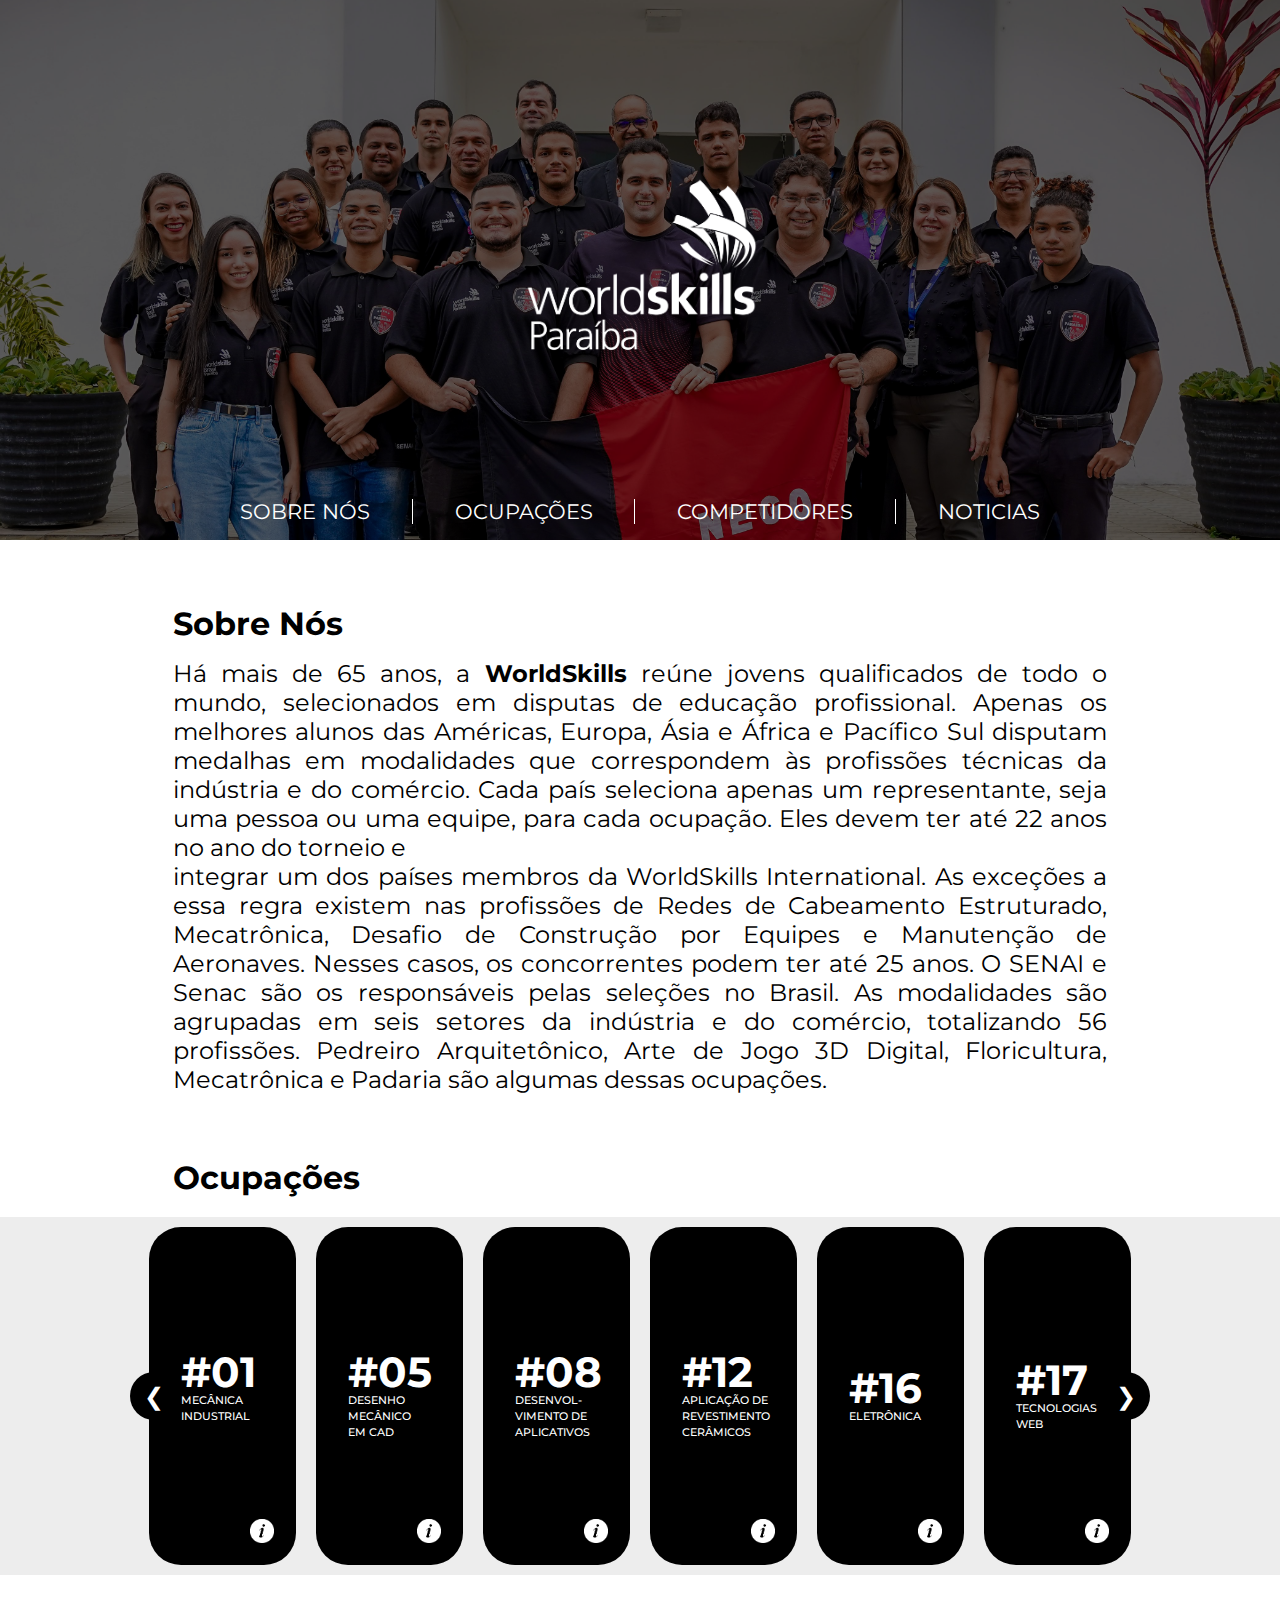
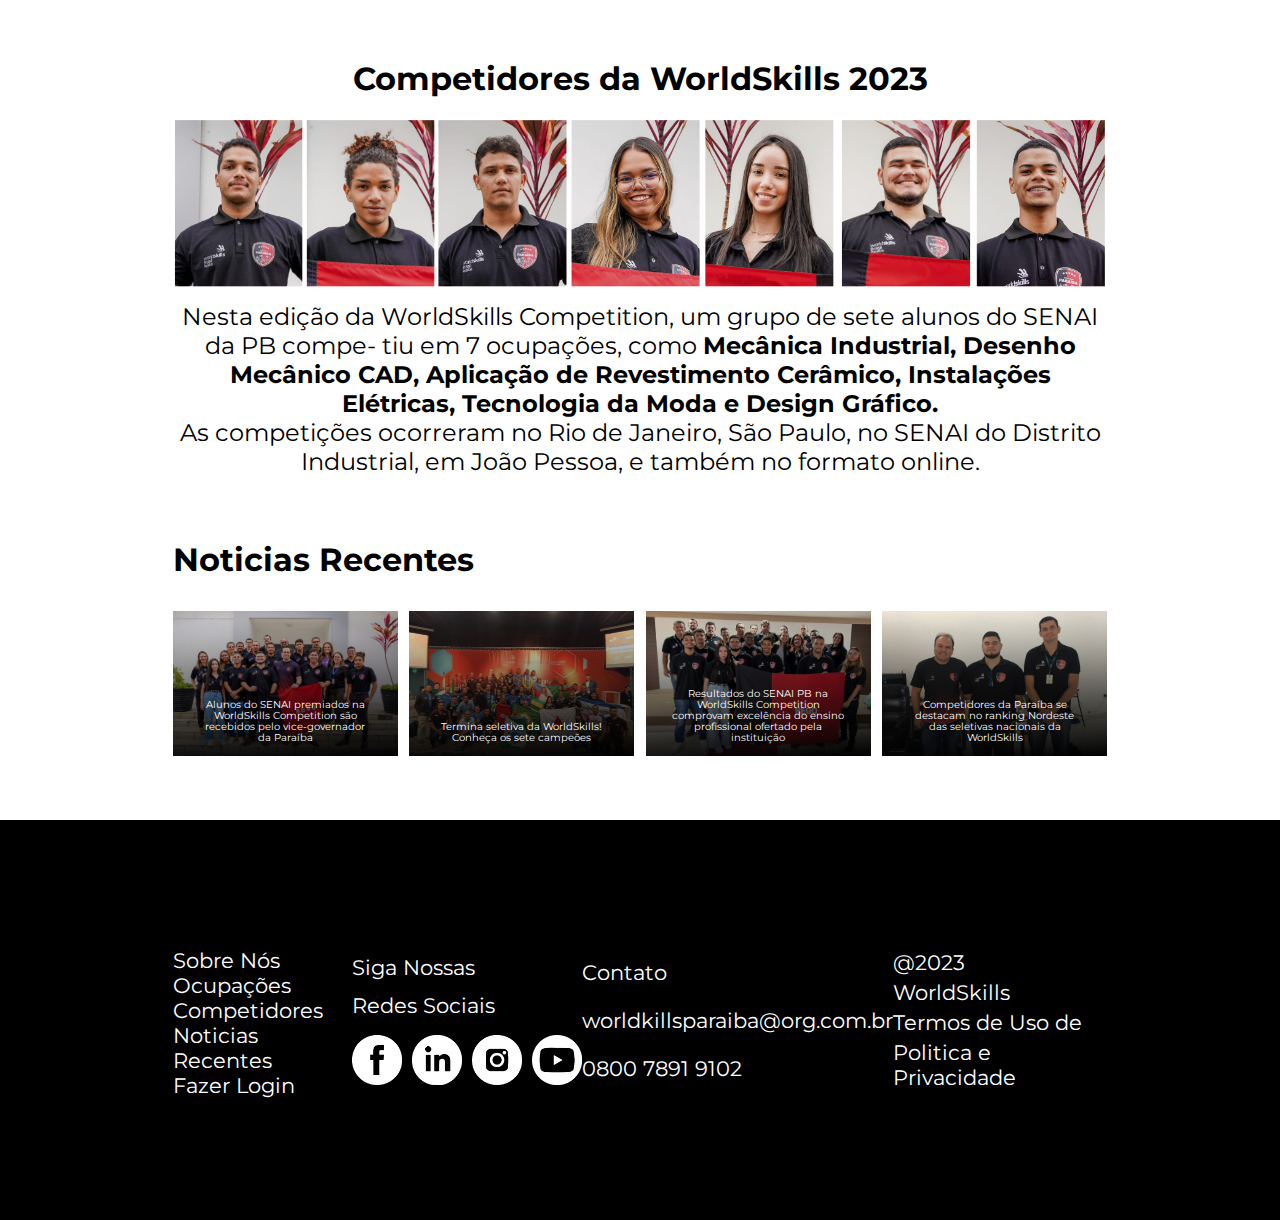
==== commit fc3b03f2: "Update index_login.html" ====
--- a/index_login.html
+++ b/index_login.html
@@ -35,8 +35,6 @@
             <div class="line"></div>
             <a href="#noticias">NOTICIAS</a>
             
-            <div class="line"></div>
-            <a href="./login.html">FAZER LOGIN</a>
         </nav>
 
         <div class="profile">
@@ -1108,4 +1106,4 @@
     </script>
 </body>
 
-</html>+</html>
